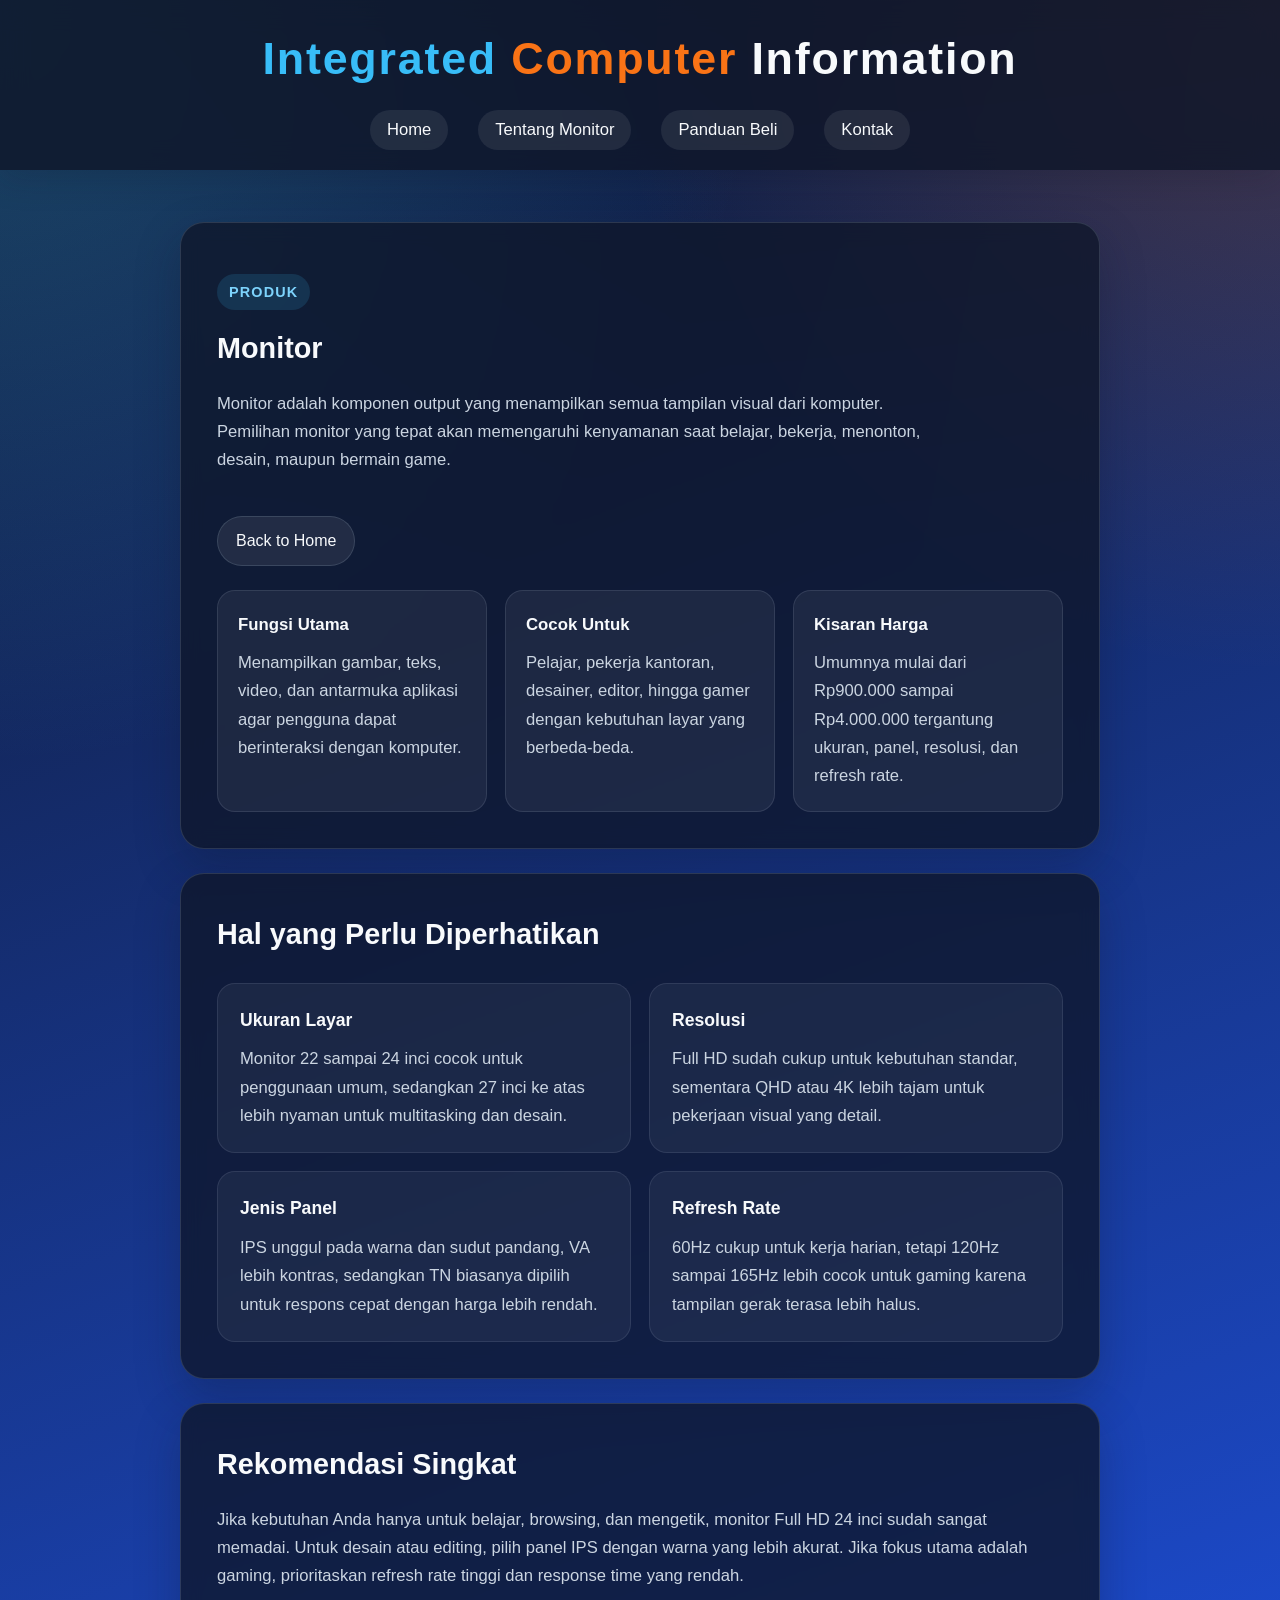
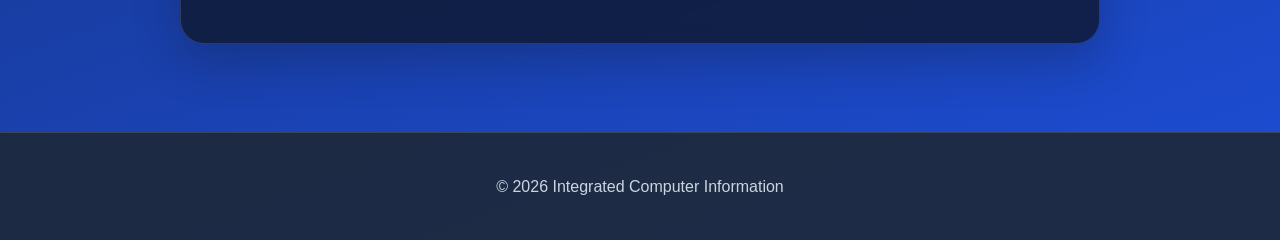
==== Monitor.html @ d0e7a6a2 "added each standalone site each card is now clickable" ====
<!DOCTYPE html>
<html lang="id">
<head>
    <meta charset="UTF-8">
    <meta name="viewport" content="width=device-width, initial-scale=1.0">
    <title>Monitor | Integrated Computer Information</title>
    <link rel="stylesheet" href="styles.css">
</head>
<body>

<header>
    <h1>
        <span class="title-one">Integrated</span>
        <span class="title-two">Computer</span>
        <span class="title-three">Information</span>
    </h1>
    <nav>
        <ul>
            <li><a href="index.html">Home</a></li>
            <li><a href="#overview">Tentang Monitor</a></li>
            <li><a href="#guide">Panduan Beli</a></li>
            <li><a href="index.html#contact">Kontak</a></li>
        </ul>
    </nav>
</header>

<main>
    <section id="overview">
        <p class="eyebrow">Produk</p>
        <h2>Monitor</h2>
        <p class="home-intro">Monitor adalah komponen output yang menampilkan semua tampilan visual dari komputer. Pemilihan monitor yang tepat akan memengaruhi kenyamanan saat belajar, bekerja, menonton, desain, maupun bermain game.</p>
        <a class="back-home" href="index.html">Back to Home</a>
        <div class="home-highlights">
            <article class="highlight-card">
                <h3>Fungsi Utama</h3>
                <p>Menampilkan gambar, teks, video, dan antarmuka aplikasi agar pengguna dapat berinteraksi dengan komputer.</p>
            </article>
            <article class="highlight-card">
                <h3>Cocok Untuk</h3>
                <p>Pelajar, pekerja kantoran, desainer, editor, hingga gamer dengan kebutuhan layar yang berbeda-beda.</p>
            </article>
            <article class="highlight-card">
                <h3>Kisaran Harga</h3>
                <p>Umumnya mulai dari Rp900.000 sampai Rp4.000.000 tergantung ukuran, panel, resolusi, dan refresh rate.</p>
            </article>
        </div>
    </section>

    <section id="guide">
        <h2>Hal yang Perlu Diperhatikan</h2>
        <div class="info-grid">
            <article class="info-card">
                <h3>Ukuran Layar</h3>
                <p>Monitor 22 sampai 24 inci cocok untuk penggunaan umum, sedangkan 27 inci ke atas lebih nyaman untuk multitasking dan desain.</p>
            </article>
            <article class="info-card">
                <h3>Resolusi</h3>
                <p>Full HD sudah cukup untuk kebutuhan standar, sementara QHD atau 4K lebih tajam untuk pekerjaan visual yang detail.</p>
            </article>
            <article class="info-card">
                <h3>Jenis Panel</h3>
                <p>IPS unggul pada warna dan sudut pandang, VA lebih kontras, sedangkan TN biasanya dipilih untuk respons cepat dengan harga lebih rendah.</p>
            </article>
            <article class="info-card">
                <h3>Refresh Rate</h3>
                <p>60Hz cukup untuk kerja harian, tetapi 120Hz sampai 165Hz lebih cocok untuk gaming karena tampilan gerak terasa lebih halus.</p>
            </article>
        </div>
    </section>

    <section>
        <h2>Rekomendasi Singkat</h2>
        <p>Jika kebutuhan Anda hanya untuk belajar, browsing, dan mengetik, monitor Full HD 24 inci sudah sangat memadai. Untuk desain atau editing, pilih panel IPS dengan warna yang lebih akurat. Jika fokus utama adalah gaming, prioritaskan refresh rate tinggi dan response time yang rendah.</p>
    </section>
</main>

<footer>
    <p>&copy; 2026 Integrated Computer Information</p>
</footer>

</body>
</html>
---- styles.css ----
:root {
    --bg-top: #0f172a;
    --bg-bottom: #1d4ed8;
    --panel: rgba(15, 23, 42, 0.78);
    --panel-strong: rgba(30, 41, 59, 0.92);
    --text-main: #e2e8f0;
    --text-soft: #cbd5e1;
    --title: #f8fafc;
    --accent: #38bdf8;
    --accent-warm: #f97316;
    --border: rgba(148, 163, 184, 0.22);
    --shadow: 0 18px 45px rgba(15, 23, 42, 0.28);
}

html {
    scroll-behavior: smooth;
}

* {
    box-sizing: border-box;
}

body {
    font-family: "Segoe UI", Tahoma, Geneva, Verdana, sans-serif;
    margin: 0;
    color: var(--text-main);
    background:
        radial-gradient(circle at top left, rgba(56, 189, 248, 0.28), transparent 34%),
        radial-gradient(circle at top right, rgba(249, 115, 22, 0.22), transparent 30%),
        linear-gradient(160deg, var(--bg-top), var(--bg-bottom));
    line-height: 1.7;
}

header {
    position: sticky;
    top: 0;
    z-index: 1000;
    padding: 20px 32px;
    background: rgba(15, 23, 42, 0.82);
    backdrop-filter: blur(14px);
    box-shadow: 0 10px 30px rgba(15, 23, 42, 0.18);
}

header h1 {
    margin: 0 0 14px;
    text-align: center;
    color: var(--title);
    font-size: clamp(1.8rem, 4vw, 2.8rem);
    letter-spacing: 0.04em;
}

.title-one {
    color: #38bdf8;
}

.title-two {
    color: #f97316;
}

.title-three {
    color: #f8fafc;
}


nav ul {
    list-style: none;
    padding: 0;
    margin: 0 auto;
    max-width: none;
    width: 100%;
    display: flex;
    justify-content: center;
    align-items: center;
    gap: 30px;
    flex-wrap: wrap;
}

nav li {
    display: flex;
    align-items: center;
    margin-top: 0;
}

nav li + li {
    margin-top: 0;
}


nav a {
    display: flex;
    align-items: center;
    justify-content: center;
    min-height: 40px;
    color: var(--title);
    text-decoration: none;
    padding: 10px 16px;
    border-radius: 999px;
    background: rgba(255, 255, 255, 0.08);
    border: 1px solid transparent;
    line-height: 1;
    transition: transform 0.25s ease, background 0.25s ease, color 0.25s ease, border-color 0.25s ease;

}

nav a:hover {
    background: linear-gradient(135deg, var(--accent), var(--accent-warm));
    color: #0f172a;
    border-color: rgba(255, 255, 255, 0.35);
    transform: translateY(-2px);
}

main {
    padding: 28px 20px 48px;
}

section {
    max-width: 920px;
    margin: 24px auto;
    padding: 36px;
    background: var(--panel);
    border: 1px solid var(--border);
    border-radius: 24px;
    box-shadow: var(--shadow);
    backdrop-filter: blur(10px);
    transition: transform 0.3s ease, box-shadow 0.3s ease;
    scroll-margin-top: 140px;
}

section:hover {
    transform: translateY(-4px);
    box-shadow: 0 24px 50px rgba(15, 23, 42, 0.34);
}

section h2 {
    margin-top: 0;
    margin-bottom: 14px;
    color: var(--title);
    font-size: 1.8rem;
}

.eyebrow {
    display: inline-block;
    margin-bottom: 14px;
    padding: 6px 12px;
    border-radius: 999px;
    background: rgba(56, 189, 248, 0.14);
    color: #7dd3fc;
    font-size: 0.9rem;
    font-weight: 600;
    letter-spacing: 0.08em;
    text-transform: uppercase;
}

.home-intro {
    max-width: 720px;
    margin-bottom: 24px;
}

.home-highlights {
    display: grid;
    grid-template-columns: repeat(3, minmax(0, 1fr));
    gap: 18px;
    margin-top: 24px;
}

.highlight-card {
    padding: 20px;
    border-radius: 18px;
    background: rgba(255, 255, 255, 0.06);
    border: 1px solid rgba(148, 163, 184, 0.18);
}

.highlight-card h3 {
    margin: 0 0 10px;
    color: var(--title);
    font-size: 1.05rem;
}

.highlight-card p {
    margin: 0;
}

.info-grid {
    display: grid;
    grid-template-columns: repeat(2, minmax(0, 1fr));
    gap: 18px;
    margin-top: 24px;
}

.info-card {
    padding: 22px;
    border-radius: 18px;
    background: rgba(255, 255, 255, 0.05);
    border: 1px solid rgba(148, 163, 184, 0.16);
}

.info-card h3 {
    margin: 0 0 10px;
    color: var(--title);
    font-size: 1.1rem;
}

.info-card p {
    margin: 0;
}

.services-intro {
    max-width: 760px;
    margin-bottom: 22px;
}

.back-home {
    display: inline-flex;
    align-items: center;
    justify-content: center;
    margin-top: 18px;
    padding: 10px 18px;
    border-radius: 999px;
    text-decoration: none;
    color: var(--title);
    background: rgba(255, 255, 255, 0.08);
    border: 1px solid rgba(148, 163, 184, 0.22);
    transition: transform 0.25s ease, background 0.25s ease, color 0.25s ease, border-color 0.25s ease;
}

.back-home:hover {
    transform: translateY(-2px);
    background: linear-gradient(135deg, var(--accent), var(--accent-warm));
    color: #0f172a;
    border-color: rgba(255, 255, 255, 0.35);
}

.product-links {
    display: grid;
    grid-template-columns: repeat(3, minmax(0, 1fr));
    gap: 16px;
    margin-top: 20px;
}

.product-link-card {
    display: flex;
    flex-direction: column;
    align-items: center;
    justify-content: center;
    min-height: 220px;
    padding: 18px;
    border-radius: 18px;
    text-decoration: none;
    color: var(--title);
    background: linear-gradient(135deg, rgba(56, 189, 248, 0.16), rgba(249, 115, 22, 0.12));
    border: 1px solid rgba(125, 211, 252, 0.24);
    font-size: 1.05rem;
    font-weight: 600;
    transition: transform 0.25s ease, box-shadow 0.25s ease, border-color 0.25s ease;
}

.product-link-card img {
    width: 100%;
    height: 130px;
    object-fit: cover;
    border-radius: 12px;
    margin-bottom: 14px;
    background: rgba(255, 255, 255, 0.08);
}

.product-link-card span {
    display: block;
    text-align: center;
}

.product-link-card:hover {
    transform: translateY(-3px);
    box-shadow: 0 18px 30px rgba(15, 23, 42, 0.22);
    border-color: rgba(255, 255, 255, 0.4);
}

section p,
li {
    color: var(--text-soft);
    font-size: 1.04rem;
}

ul {
    max-width: 520px;
    margin: 0;
    padding-left: 22px;
}

li + li {
    margin-top: 10px;
}

footer {
    text-align: center;
    padding: 24px;
    margin-top: 16px;
    background: var(--panel-strong);
    color: var(--text-soft);
    border-top: 1px solid var(--border);
}

@media (max-width: 768px) {
    header {
        padding: 18px 18px 20px;
    }

    section {
        padding: 26px 20px;
        border-radius: 18px;
    }

    .home-highlights {
        grid-template-columns: 1fr;
    }

    .info-grid,
    .product-links {
        grid-template-columns: 1fr;
    }

    nav ul {
        gap: 10px;
    }

    nav a {
        width: 100%;
        text-align: center;
    }
}
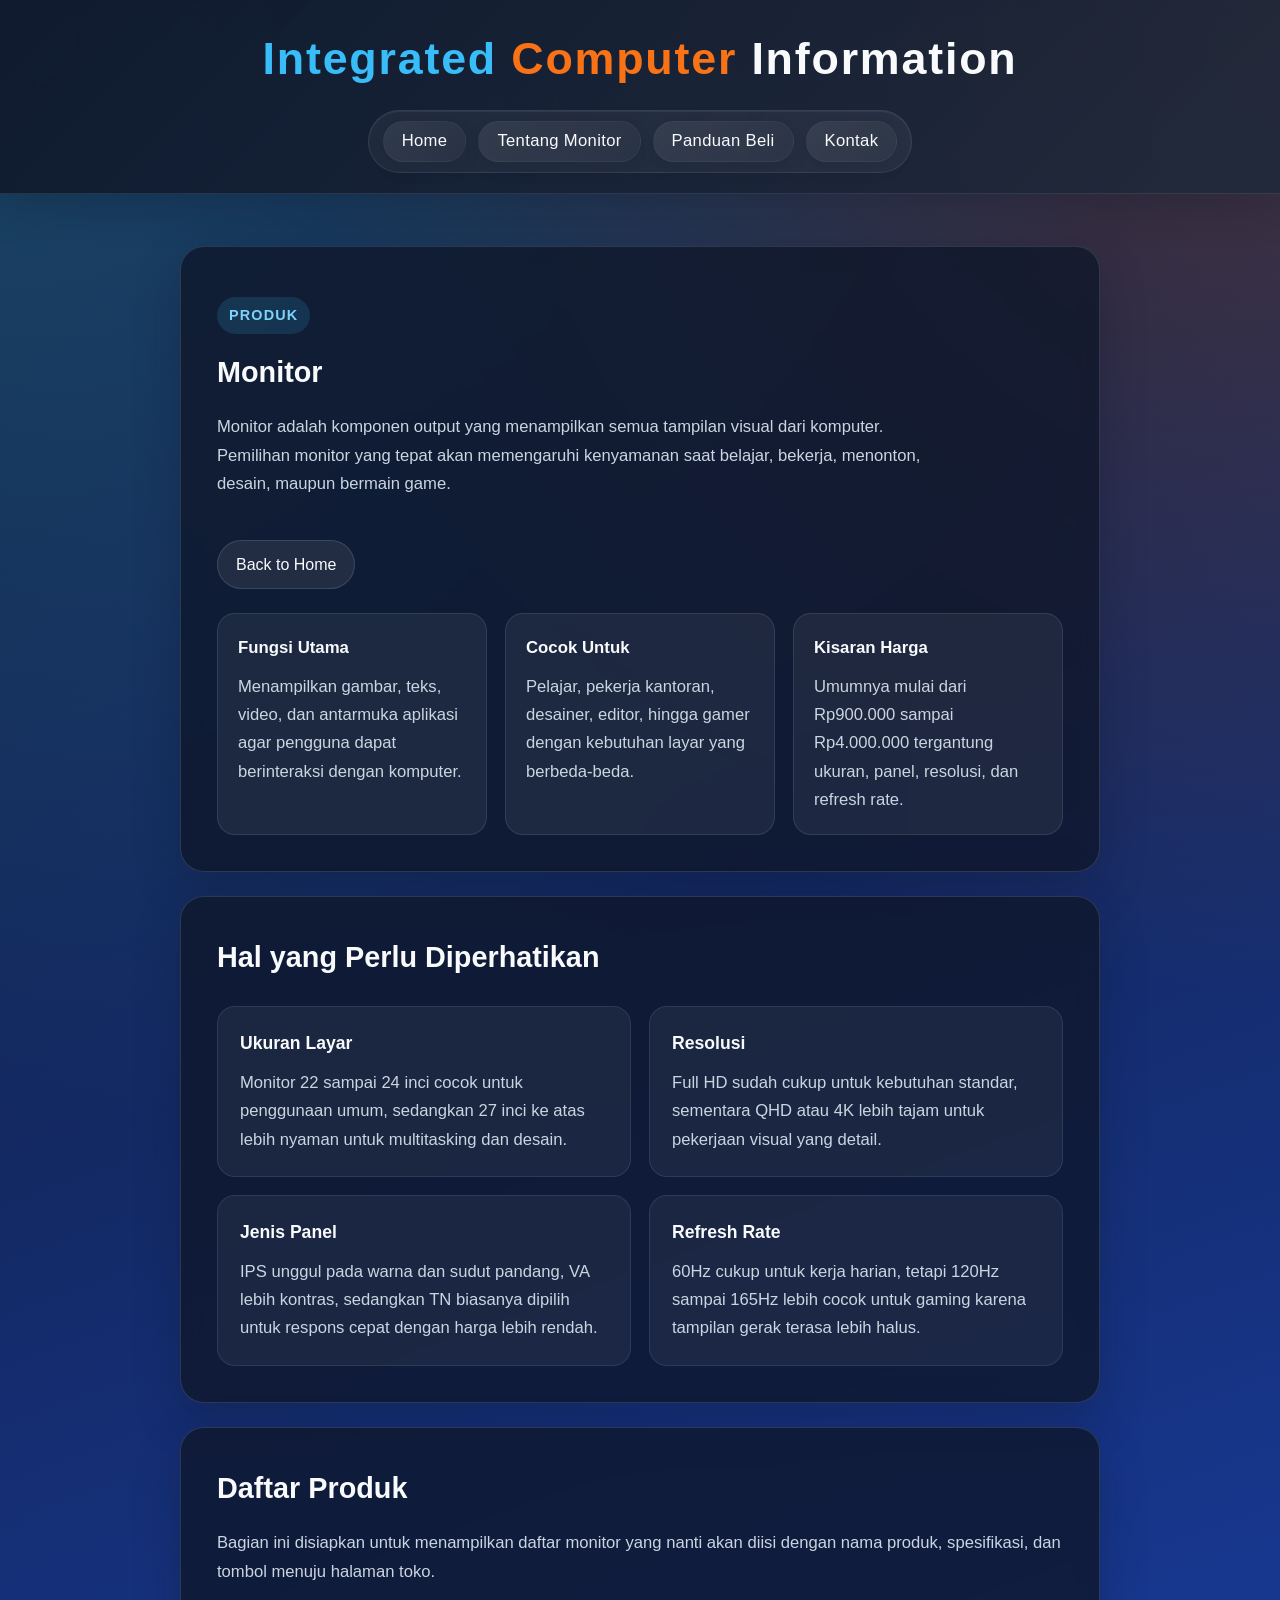
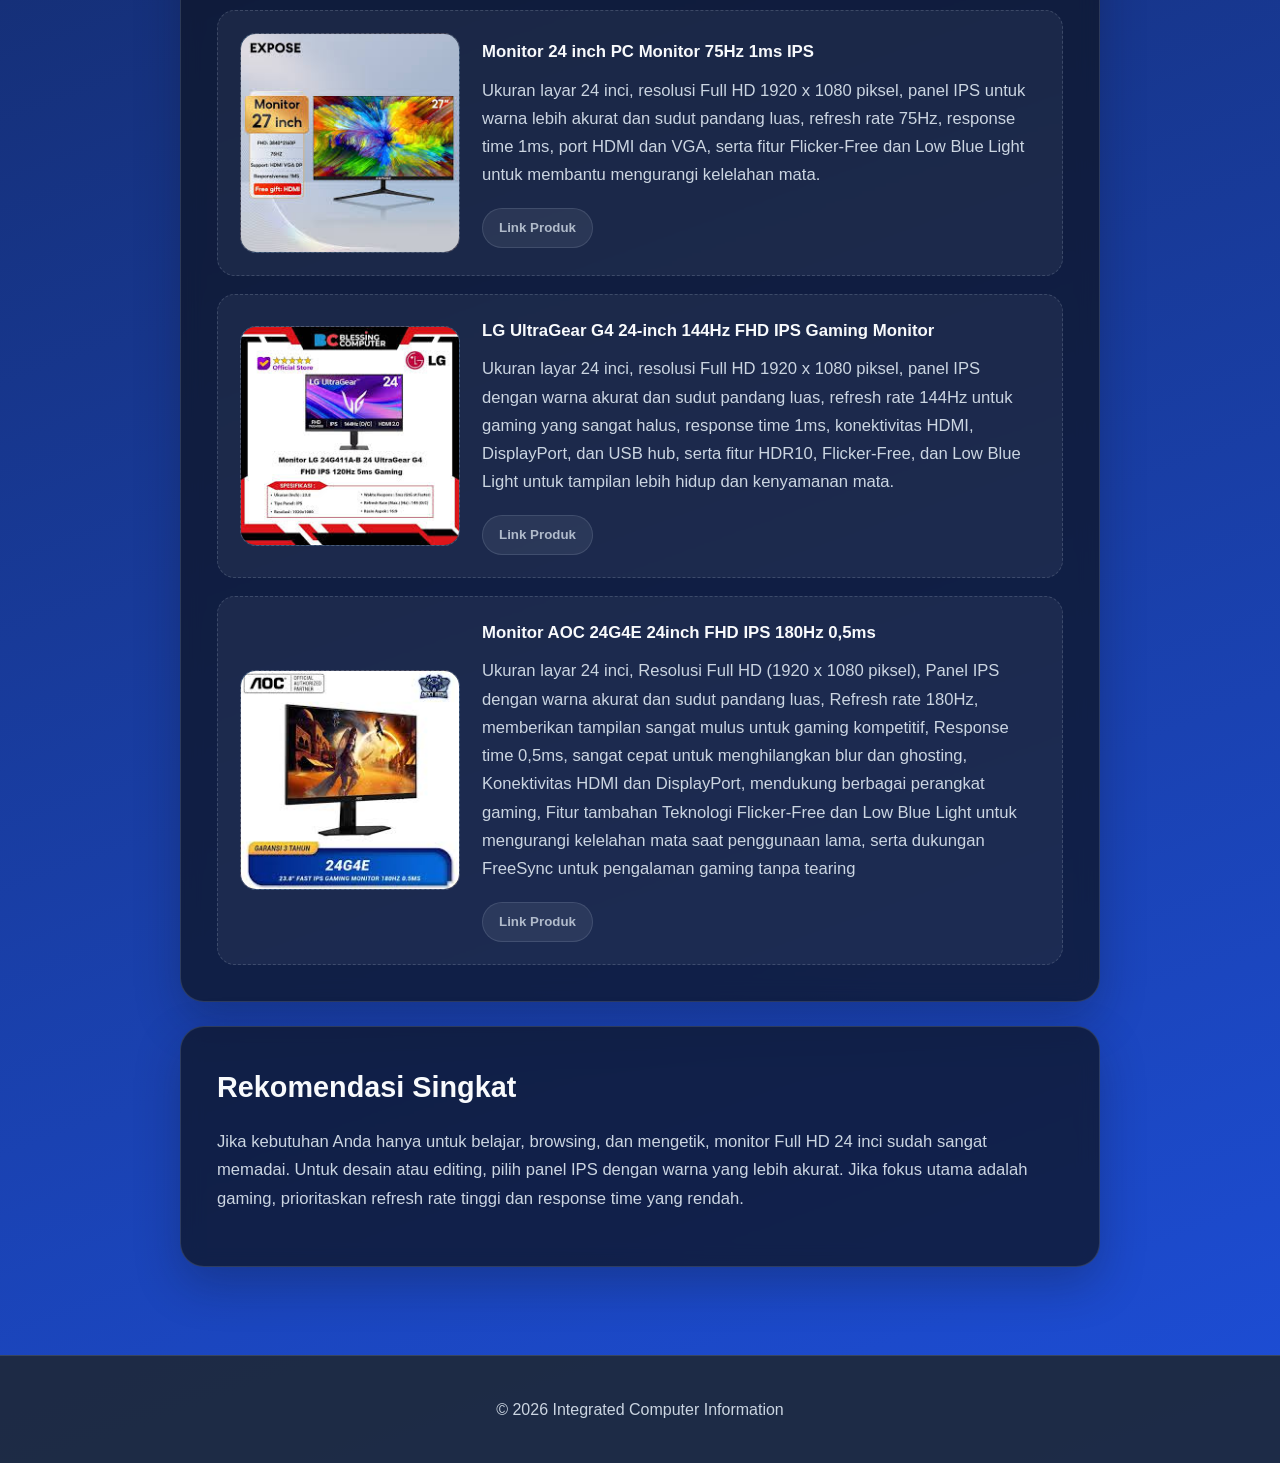
==== commit e1040d74: "done" ====
--- a/Monitor.html
+++ b/Monitor.html
@@ -69,6 +69,37 @@
     </section>
 
     <section>
+        <h2>Daftar Produk</h2>
+        <p>Bagian ini disiapkan untuk menampilkan daftar monitor yang nanti akan diisi dengan nama produk, spesifikasi, dan tombol menuju halaman toko.</p>
+        <div class="product-listing">
+            <article class="product-item-placeholder">
+                <img class="product-image-placeholder" src="[data-uri]" alt="Placeholder gambar monitor produk 1">
+                <div class="product-item-content">
+                    <h3>Monitor 24 inch PC Monitor 75Hz 1ms IPS</h3>
+                    <p>Ukuran layar 24 inci, resolusi Full HD 1920 x 1080 piksel, panel IPS untuk warna lebih akurat dan sudut pandang luas, refresh rate 75Hz, response time 1ms, port HDMI dan VGA, serta fitur Flicker-Free dan Low Blue Light untuk membantu mengurangi kelelahan mata.</p>
+                    <button class="placeholder-button" type="button">Link Produk</button>
+                </div>
+            </article>
+            <article class="product-item-placeholder">
+                <img class="product-image-placeholder" src="[data-uri]" alt="Placeholder gambar monitor produk 2">
+                <div class="product-item-content">
+                    <h3>LG UltraGear G4 24-inch 144Hz FHD IPS Gaming Monitor</h3>
+                    <p>Ukuran layar 24 inci, resolusi Full HD 1920 x 1080 piksel, panel IPS dengan warna akurat dan sudut pandang luas, refresh rate 144Hz untuk gaming yang sangat halus, response time 1ms, konektivitas HDMI, DisplayPort, dan USB hub, serta fitur HDR10, Flicker-Free, dan Low Blue Light untuk tampilan lebih hidup dan kenyamanan mata.</p>
+                    <button class="placeholder-button" type="button">Link Produk</button>
+                </div>
+            </article>
+            <article class="product-item-placeholder">
+                <img class="product-image-placeholder" src="[data-uri]" alt="Placeholder gambar monitor produk 3">
+                <div class="product-item-content">
+                    <h3>Monitor AOC 24G4E 24inch FHD IPS 180Hz 0,5ms</h3>
+                    <p>Ukuran layar 24 inci, Resolusi Full HD (1920 x 1080 piksel), Panel IPS dengan warna akurat dan sudut pandang luas, Refresh rate 180Hz, memberikan tampilan sangat mulus untuk gaming kompetitif, Response time 0,5ms, sangat cepat untuk menghilangkan blur dan ghosting, Konektivitas HDMI dan DisplayPort, mendukung berbagai perangkat gaming, Fitur tambahan Teknologi Flicker-Free dan Low Blue Light untuk mengurangi kelelahan mata saat penggunaan lama, serta dukungan FreeSync untuk pengalaman gaming tanpa tearing</p>
+                    <button class="placeholder-button" type="button">Link Produk</button>
+                </div>
+            </article>
+        </div>
+    </section>
+
+    <section>
         <h2>Rekomendasi Singkat</h2>
         <p>Jika kebutuhan Anda hanya untuk belajar, browsing, dan mengetik, monitor Full HD 24 inci sudah sangat memadai. Untuk desain atau editing, pilih panel IPS dengan warna yang lebih akurat. Jika fokus utama adalah gaming, prioritaskan refresh rate tinggi dan response time yang rendah.</p>
     </section>
--- a/styles.css
+++ b/styles.css
@@ -36,9 +36,11 @@
     top: 0;
     z-index: 1000;
     padding: 20px 32px;
-    background: rgba(15, 23, 42, 0.82);
+    background:
+        linear-gradient(135deg, rgba(15, 23, 42, 0.92), rgba(30, 41, 59, 0.82));
     backdrop-filter: blur(14px);
-    box-shadow: 0 10px 30px rgba(15, 23, 42, 0.18);
+    box-shadow: 0 14px 36px rgba(15, 23, 42, 0.24);
+    border-bottom: 1px solid rgba(148, 163, 184, 0.18);
 }
 
 header h1 {
@@ -64,15 +66,19 @@
 
 nav ul {
     list-style: none;
-    padding: 0;
+    padding: 10px 14px;
     margin: 0 auto;
     max-width: none;
-    width: 100%;
+    width: fit-content;
     display: flex;
     justify-content: center;
     align-items: center;
-    gap: 30px;
+    gap: 12px;
     flex-wrap: wrap;
+    background: rgba(255, 255, 255, 0.05);
+    border: 1px solid rgba(148, 163, 184, 0.16);
+    border-radius: 999px;
+    box-shadow: inset 0 1px 0 rgba(255, 255, 255, 0.06);
 }
 
 nav li {
@@ -93,20 +99,31 @@
     min-height: 40px;
     color: var(--title);
     text-decoration: none;
-    padding: 10px 16px;
+    padding: 11px 18px;
     border-radius: 999px;
-    background: rgba(255, 255, 255, 0.08);
-    border: 1px solid transparent;
+    background: linear-gradient(135deg, rgba(255, 255, 255, 0.08), rgba(255, 255, 255, 0.03));
+    border: 1px solid rgba(255, 255, 255, 0.04);
     line-height: 1;
-    transition: transform 0.25s ease, background 0.25s ease, color 0.25s ease, border-color 0.25s ease;
-
+    letter-spacing: 0.02em;
+    box-shadow: 0 8px 16px rgba(15, 23, 42, 0.12);
+    transition: transform 0.25s ease, background 0.25s ease, color 0.25s ease, border-color 0.25s ease, box-shadow 0.25s ease;
 }
 
 nav a:hover {
     background: linear-gradient(135deg, var(--accent), var(--accent-warm));
     color: #0f172a;
     border-color: rgba(255, 255, 255, 0.35);
-    transform: translateY(-2px);
+    transform: translateY(-2px) scale(1.02);
+    box-shadow: 0 12px 24px rgba(15, 23, 42, 0.24);
+}
+
+nav a:active {
+    transform: translateY(0);
+}
+
+nav a:focus-visible {
+    outline: 2px solid rgba(125, 211, 252, 0.85);
+    outline-offset: 3px;
 }
 
 main {
@@ -274,6 +291,67 @@
     border-color: rgba(255, 255, 255, 0.4);
 }
 
+.product-listing {
+    display: grid;
+    grid-template-columns: 1fr;
+    gap: 18px;
+    margin-top: 24px;
+}
+
+.product-item-placeholder {
+    display: grid;
+    grid-template-columns: 220px minmax(0, 1fr);
+    gap: 22px;
+    align-items: center;
+    padding: 22px;
+    border-radius: 18px;
+    background: rgba(255, 255, 255, 0.05);
+    border: 1px dashed rgba(148, 163, 184, 0.28);
+}
+
+.product-image-placeholder {
+    width: 100%;
+    display: block;
+    min-height: 180px;
+    object-fit: cover;
+    border-radius: 16px;
+    background:
+        linear-gradient(135deg, rgba(56, 189, 248, 0.12), rgba(249, 115, 22, 0.1)),
+        rgba(255, 255, 255, 0.04);
+    border: 1px dashed rgba(148, 163, 184, 0.3);
+}
+
+.product-item-content {
+    display: flex;
+    flex-direction: column;
+    align-items: flex-start;
+}
+
+.product-item-placeholder h3 {
+    margin: 0 0 10px;
+    color: var(--title);
+    font-size: 1.05rem;
+}
+
+.product-item-placeholder p {
+    margin: 0 0 18px;
+}
+
+.placeholder-button {
+    display: inline-flex;
+    align-items: center;
+    justify-content: center;
+    min-height: 40px;
+    padding: 10px 16px;
+    border-radius: 999px;
+    border: 1px solid rgba(148, 163, 184, 0.26);
+    background: rgba(255, 255, 255, 0.08);
+    color: var(--text-soft);
+    font-weight: 600;
+    cursor: not-allowed;
+    opacity: 0.85;
+}
+
 section p,
 li {
     color: var(--text-soft);
@@ -309,17 +387,21 @@
         border-radius: 18px;
     }
 
-    .home-highlights {
+    .home-highlights,
+    .product-item-placeholder {
         grid-template-columns: 1fr;
     }
 
     .info-grid,
-    .product-links {
+    .product-links,
+    .product-listing {
         grid-template-columns: 1fr;
     }
 
     nav ul {
+        width: 100%;
         gap: 10px;
+        border-radius: 22px;
     }
 
     nav a {
